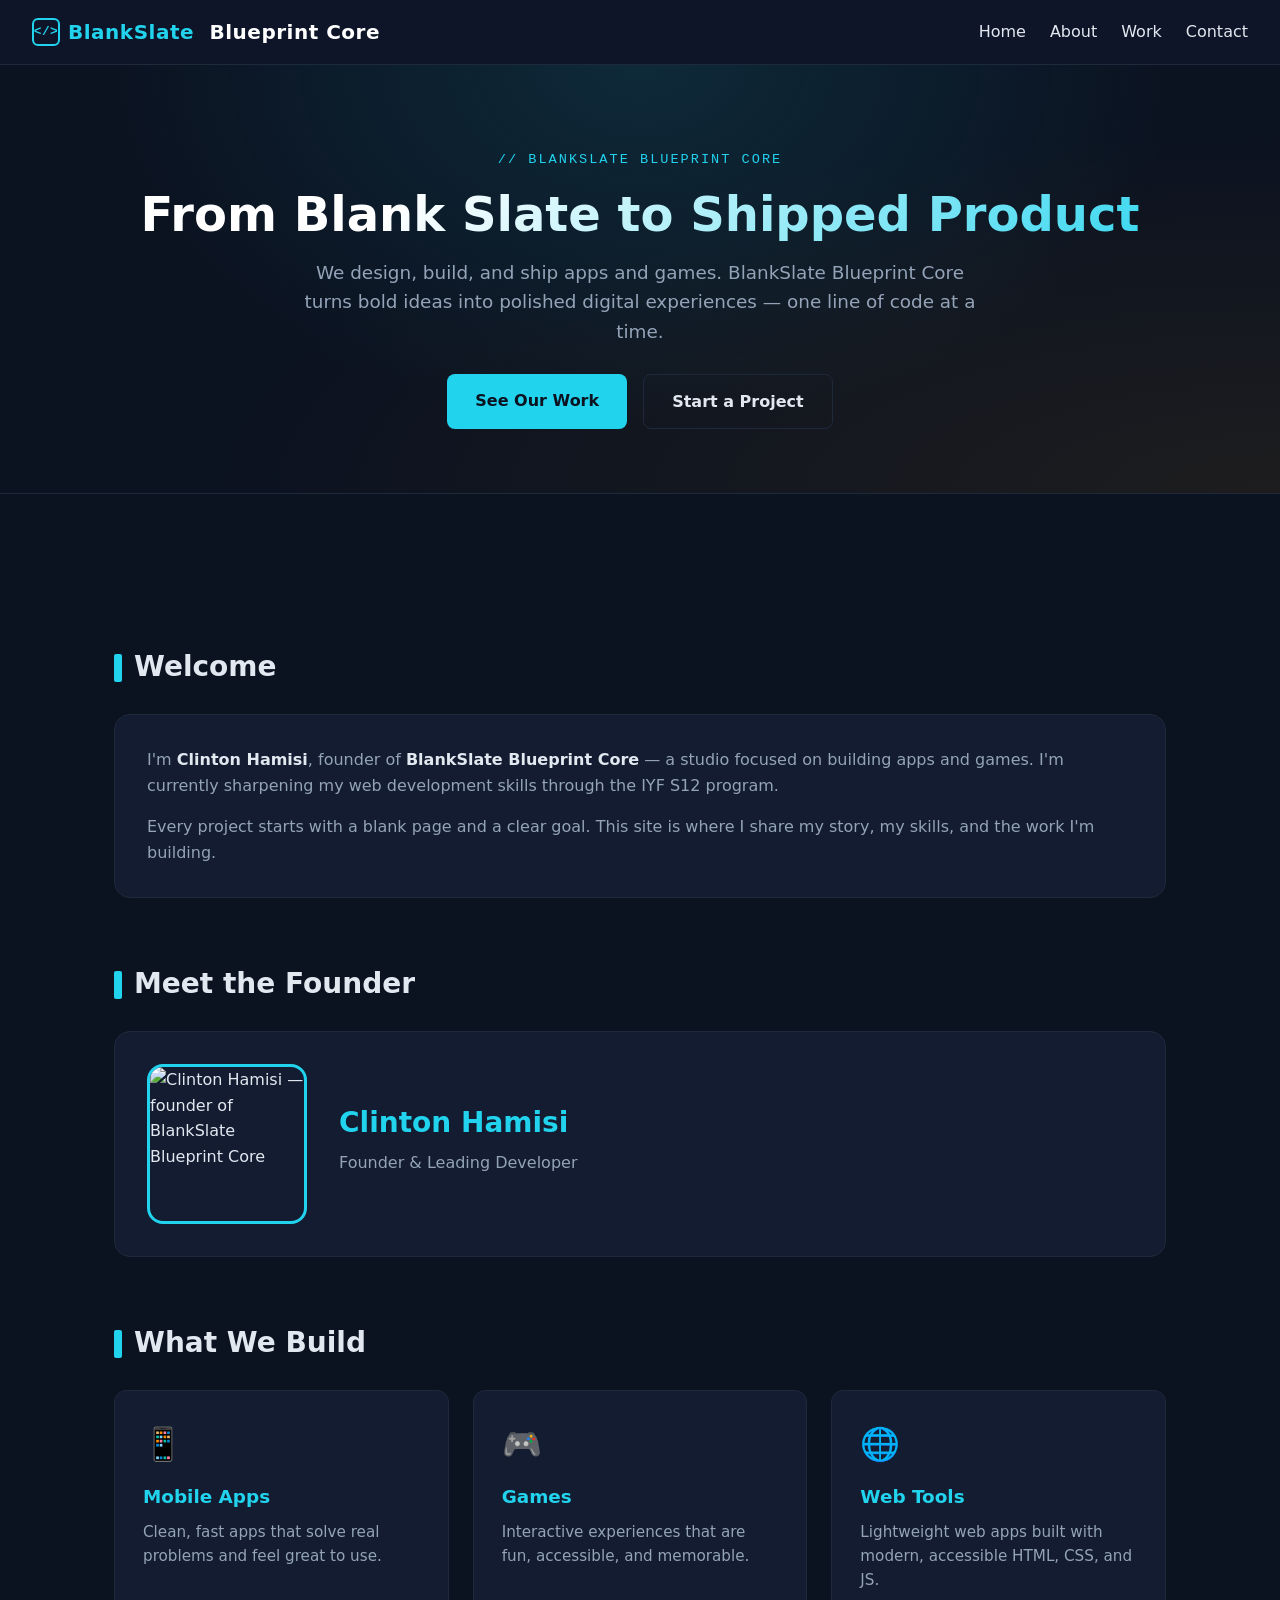
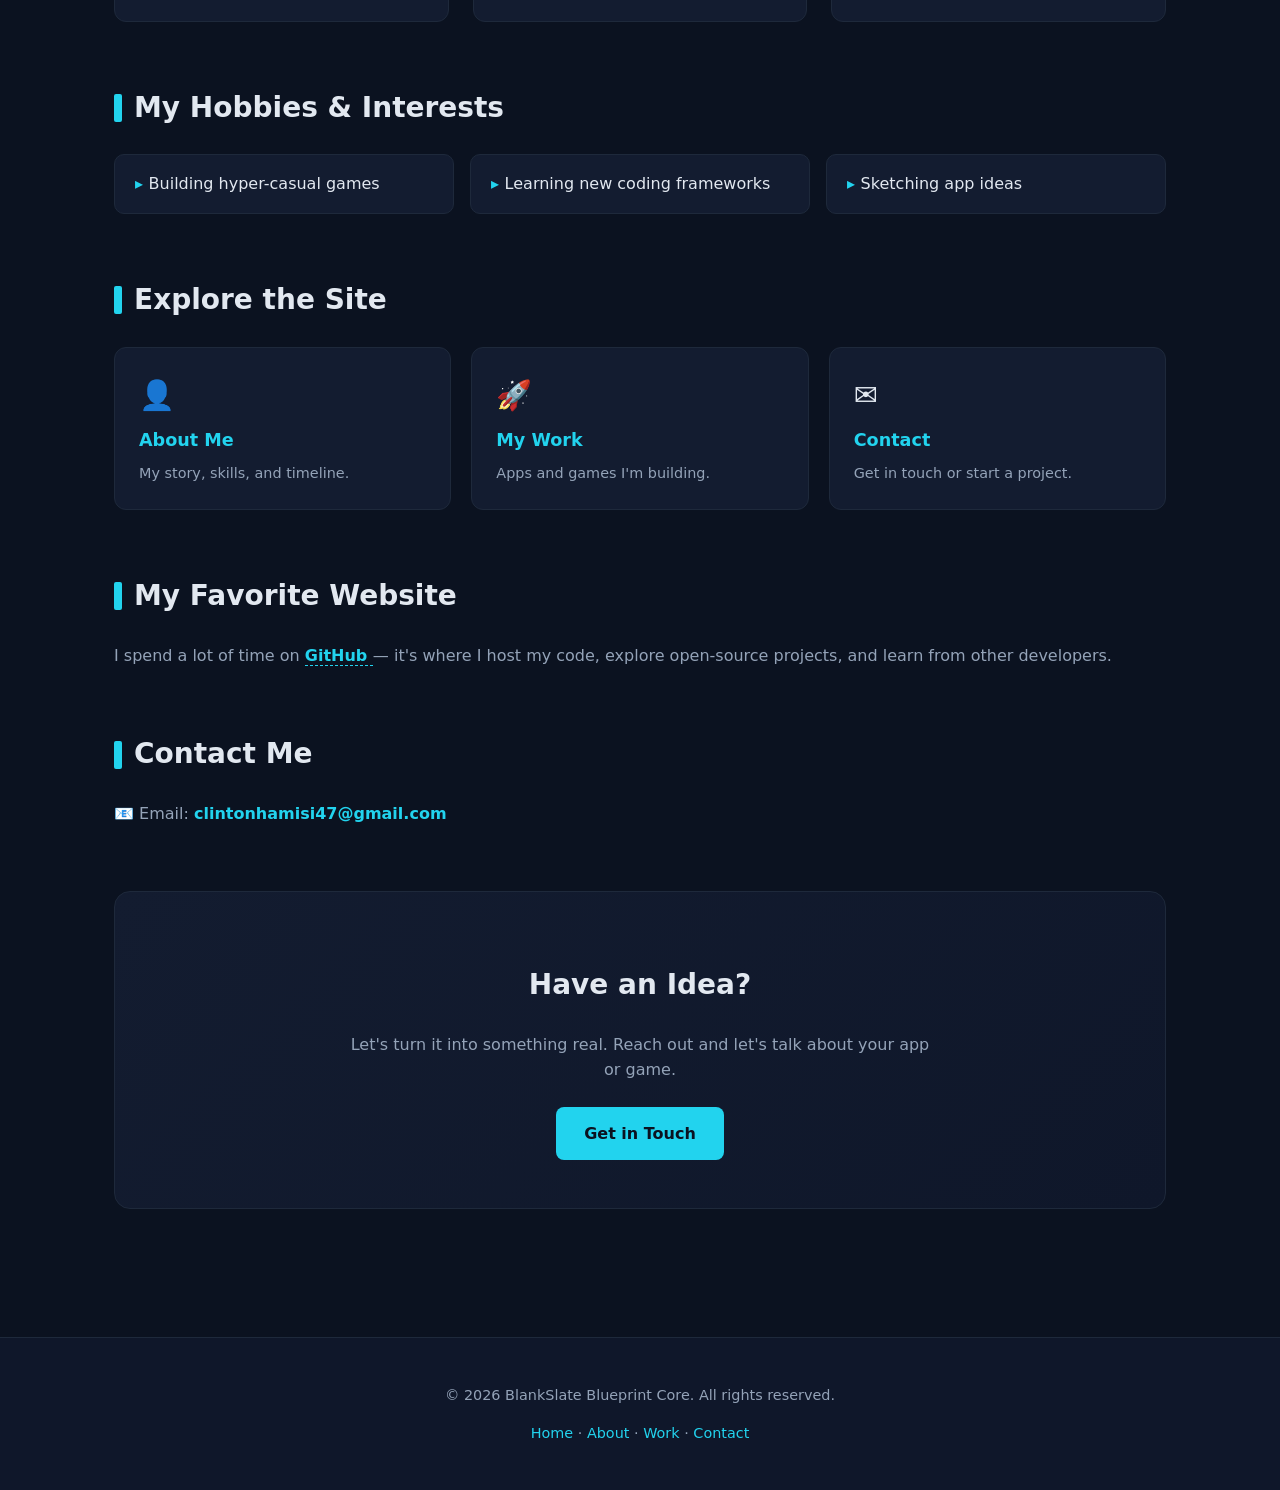
==== index.html @ 3c5bf716 "copy all files to the main branch" ====
<!DOCTYPE html>
<html lang="en">
<head>
    <meta charset="UTF-8">
    <meta name="viewport" content="width=device-width, initial-scale=1.0">
    <title>Clinton Hamisi — BlankSlate Blueprint Core</title>
    <meta name="description" content="BlankSlate Blueprint Core — app and game development studio founded by Clinton Hamisi. From blank slate to shipped product.">
    <style>
        :root {
            --primary: #0f172a;
            --accent: #22d3ee;
            --accent-2: #f59e0b;
            --text: #e2e8f0;
            --muted: #94a3b8;
            --bg: #0b1220;
            --card: #131c30;
            --border: #1e293b;
        }

        * { box-sizing: border-box; }

        body {
            font-family: system-ui, -apple-system, "Segoe UI", Roboto, sans-serif;
            margin: 0;
            color: var(--text);
            background: var(--bg);
            line-height: 1.6;
        }

            header.site-header {
            background: rgba(15, 23, 42, 0.9);
            backdrop-filter: blur(8px);
            color: #fff;
            padding: 1rem 2rem;
            display: flex;
            align-items: center;
            justify-content: space-between;
            flex-wrap: wrap;
            gap: 1rem;
            border-bottom: 1px solid var(--border);
            position: sticky;
            top: 0;
            z-index: 50;
        }
        .brand {
            font-size: 1.25rem;
            font-weight: 700;
            letter-spacing: 0.5px;
            display: flex;
            align-items: center;
            gap: 0.5rem;
        }
        .brand .logo-mark {
            width: 28px;
            height: 28px;
            border: 2px solid var(--accent);
            border-radius: 6px;
            display: inline-flex;
            align-items: center;
            justify-content: center;
            font-size: 0.8rem;
            color: var(--accent);
            font-family: monospace;
        }
        .brand span { color: var(--accent); }
        nav.main-nav ul {
            list-style: none;
            display: flex;
            gap: 1.5rem;
            margin: 0;
            padding: 0;
        }
        nav.main-nav a {
            color: var(--text);
            text-decoration: none;
            font-weight: 500;
            transition: color 0.2s;
        }
        nav.main-nav a:hover { color: var(--accent); }

        .hero {
            padding: 5rem 2rem 4rem;
            text-align: center;
            background:
                radial-gradient(ellipse at top, rgba(34, 211, 238, 0.12), transparent 60%),
                radial-gradient(ellipse at bottom right, rgba(245, 158, 11, 0.08), transparent 60%);
            border-bottom: 1px solid var(--border);
        }
        .hero .eyebrow {
            display: inline-block;
            font-size: 0.85rem;
            text-transform: uppercase;
            letter-spacing: 2px;
            color: var(--accent);
            margin-bottom: 1rem;
            font-family: monospace;
        }
        .hero h1 {
            font-size: 3rem;
            margin: 0 0 1rem;
            line-height: 1.15;
            background: linear-gradient(135deg, #fff 30%, var(--accent));
            -webkit-background-clip: text;
            background-clip: text;
            -webkit-text-fill-color: transparent;
        }
        .hero p {
            font-size: 1.15rem;
            max-width: 700px;
            margin: 0 auto 1.75rem;
            color: var(--muted);
        }
        .hero .buttons {
            display: flex;
            gap: 1rem;
            justify-content: center;
            flex-wrap: wrap;
        }
        .btn {
            display: inline-block;
            padding: 0.85rem 1.75rem;
            border-radius: 8px;
            text-decoration: none;
            font-weight: 600;
            transition: transform 0.15s, box-shadow 0.2s, background 0.2s;
        }
        .btn-primary {
            background: var(--accent);
            color: #0b1220;
        }
        .btn-primary:hover {
            transform: translateY(-2px);
            box-shadow: 0 8px 24px rgba(34, 211, 238, 0.25);
        }
        .btn-secondary {
            background: transparent;
            color: var(--text);
            border: 1px solid var(--border);
        }
        .btn-secondary:hover {
            border-color: var(--accent);
            color: var(--accent);
        }

        main {
            max-width: 1100px;
            margin: 0 auto;
            padding: 4rem 1.5rem;
        }
        section { margin-bottom: 4rem; }
        section h2 {
            font-size: 1.75rem;
            color: var(--text);
            margin-bottom: 1.5rem;
            display: flex;
            align-items: center;
            gap: 0.75rem;
        }
        section h2::before {
            content: "";
            width: 8px;
            height: 28px;
            background: var(--accent);
            border-radius: 2px;
        }

        .grid-3 {
            display: grid;
            grid-template-columns: repeat(auto-fit, minmax(260px, 1fr));
            gap: 1.5rem;
        }
        .card {
            background: var(--card);
            border: 1px solid var(--border);
            border-radius: 12px;
            padding: 1.75rem;
            transition: transform 0.2s, border-color 0.2s, box-shadow 0.2s;
        }
        .card:hover {
            transform: translateY(-4px);
            border-color: var(--accent);
            box-shadow: 0 8px 28px rgba(34, 211, 238, 0.08);
        }
        .card .icon {
            font-size: 2rem;
            margin-bottom: 0.75rem;
            display: block;
        }
        .card h3 {
            color: var(--accent);
            margin: 0 0 0.5rem;
            font-size: 1.15rem;
        }
        .card p {
            margin: 0;
            color: var(--muted);
            font-size: 0.95rem;
        }

        .profile {
            display: flex;
            align-items: center;
            gap: 2rem;
            flex-wrap: wrap;
            background: var(--card);
            border: 1px solid var(--border);
            border-radius: 16px;
            padding: 2rem;
        }
        .profile img {
            border-radius: 16px;
            width: 160px;
            height: 160px;
            object-fit: cover;
            border: 3px solid var(--accent);
            flex-shrink: 0;
        }
        .profile-text h2 { margin-top: 0; }
        .profile-text p { color: var(--muted); margin: 0 0 0.75rem; }

        .interests-list {
            list-style: none;
            padding: 0;
            display: grid;
            grid-template-columns: repeat(auto-fit, minmax(220px, 1fr));
            gap: 1rem;
        }
        .interests-list li {
            background: var(--card);
            border: 1px solid var(--border);
            border-radius: 10px;
            padding: 1rem 1.25rem;
            font-weight: 500;
        }
        .interests-list li::before {
            content: "▸ ";
            color: var(--accent);
            font-weight: 700;
        }

        a.favorite-link {
            color: var(--accent);
            font-weight: 600;
            text-decoration: none;
            border-bottom: 1px dashed var(--accent);
        }
        a.favorite-link:hover { color: var(--accent-2); border-color: var(--accent-2); }

        .email-link {
            color: var(--accent);
            font-weight: 600;
            text-decoration: none;
        }
        .email-link:hover { text-decoration: underline; }

        .cta {
            background: linear-gradient(135deg, #131c30, #0f172a);
            border: 1px solid var(--border);
            color: var(--text);
            text-align: center;
            padding: 3rem 1.5rem;
            border-radius: 16px;
        }
        .cta h2 { justify-content: center; }
        .cta h2::before { display: none; }
        .cta p { color: var(--muted); max-width: 600px; margin: 0 auto 1.5rem; }
        .cta a.button {
            display: inline-block;
            background: var(--accent);
            color: #0b1220;
            padding: 0.85rem 1.75rem;
            border-radius: 8px;
            text-decoration: none;
            font-weight: 700;
            transition: transform 0.15s, box-shadow 0.2s;
        }
        .cta a.button:hover {
            transform: translateY(-2px);
            box-shadow: 0 8px 24px rgba(34, 211, 238, 0.3);
        }

        footer.site-footer {
            background: var(--primary);
            color: var(--muted);
            text-align: center;
            padding: 2rem 1.5rem;
            font-size: 0.9rem;
            border-top: 1px solid var(--border);
        }
        footer.site-footer a { color: var(--accent); text-decoration: none; }

        @media (max-width: 640px) {
            .hero h1 { font-size: 2.1rem; }
            header.site-header { flex-direction: column; align-items: flex-start; }
            nav.main-nav ul { flex-wrap: wrap; gap: 1rem; }
            .profile { flex-direction: column; text-align: center; }
        }
    </style>
</head>
<body>

    <header class="site-header">
        <div class="brand">
            <span class="logo-mark">&lt;/&gt;</span>
            <span>BlankSlate</span>&nbsp;Blueprint Core
        </div>
        <nav class="main-nav" aria-label="Main navigation">
            <ul>
                <li><a href="index.html">Home</a></li>
                <li><a href="about.html">About</a></li>
                <li><a href="projects.html">Work</a></li>
                <li><a href="contact.html">Contact</a></li>
            </ul>
        </nav>
    </header>

    <section class="hero">
        <span class="eyebrow">// BlankSlate Blueprint Core</span>
        <h1>From Blank Slate to Shipped Product</h1>
        <p>
            We design, build, and ship apps and games. BlankSlate Blueprint Core
            turns bold ideas into polished digital experiences — one line of
            code at a time.
        </p>
        <div class="buttons">
            <a href="projects.html" class="btn btn-primary">See Our Work</a>
            <a href="contact.html" class="btn btn-secondary">Start a Project</a>
        </div>
    </section>

    <main> 
        <section>
            <h2>Welcome</h2>
            <div style="background: var(--card); border: 1px solid var(--border); border-radius: 16px; padding: 2rem;">
                <p style="color: var(--muted); margin: 0 0 1rem;">
                    I'm <strong style="color: var(--text);">Clinton Hamisi</strong>,
                    founder of <strong style="color: var(--text);">BlankSlate Blueprint Core</strong>
                    — a studio focused on building apps and games. I'm currently
                    sharpening my web development skills through the IYF S12 program.
                </p>
                <p style="color: var(--muted); margin: 0;">
                    Every project starts with a blank page and a clear goal. This
                    site is where I share my story, my skills, and the work I'm
                    building.
                </p>
            </div>
        </section>

        <section>
            <h2>Meet the Founder</h2>
            <div class="profile">
                <img
                    src="images/profile.jpg"
                    alt="Clinton Hamisi — founder of BlankSlate Blueprint Core"
                    width="300"
                    height="300"
                >
                <div class="profile-text">
                    <h1 style="font-size: 1.75rem; margin: 0 0 0.25rem; color: var(--accent);">Clinton Hamisi</h1>
                    <p style="color: var(--muted); margin: 0 0 0.75rem;">Founder &amp; Leading Developer</p>

                </div>
            </div>
        </section>

        <section>
            <h2>What We Build</h2>
            <div class="grid-3">
                <div class="card">
                    <span class="icon">📱</span>
                    <h3>Mobile Apps</h3>
                    <p>Clean, fast apps that solve real problems and feel great to use.</p>
                </div>
                <div class="card">
                    <span class="icon">🎮</span>
                    <h3>Games</h3>
                    <p>Interactive experiences that are fun, accessible, and memorable.</p>
                </div>
                <div class="card">
                    <span class="icon">🌐</span>
                    <h3>Web Tools</h3>
                    <p>Lightweight web apps built with modern, accessible HTML, CSS, and JS.</p>
                </div>
            </div>
        </section>

        <section>
            <h2>My Hobbies &amp; Interests</h2>
            <ul class="interests-list">
                <li>Building hyper-casual games</li>
                <li>Learning new coding frameworks</li>
                <li>Sketching app ideas</li>
            </ul>
        </section>

        <section>
            <h2>Explore the Site</h2>
            <div style="display: grid; grid-template-columns: repeat(auto-fit, minmax(220px, 1fr)); gap: 1.25rem;">
                <a href="about.html" style="background: var(--card); border: 1px solid var(--border); border-radius: 12px; padding: 1.5rem; text-decoration: none; color: var(--text); display: block; transition: transform 0.2s, border-color 0.2s;">
                    <span style="font-size: 1.8rem; display: block; margin-bottom: 0.5rem;">👤</span>
                    <h3 style="color: var(--accent); margin: 0 0 0.5rem; font-size: 1.1rem;">About Me</h3>
                    <p style="color: var(--muted); margin: 0; font-size: 0.9rem;">My story, skills, and timeline.</p>
                </a>
                <a href="projects.html" style="background: var(--card); border: 1px solid var(--border); border-radius: 12px; padding: 1.5rem; text-decoration: none; color: var(--text); display: block; transition: transform 0.2s, border-color 0.2s;">
                    <span style="font-size: 1.8rem; display: block; margin-bottom: 0.5rem;">🚀</span>
                    <h3 style="color: var(--accent); margin: 0 0 0.5rem; font-size: 1.1rem;">My Work</h3>
                    <p style="color: var(--muted); margin: 0; font-size: 0.9rem;">Apps and games I'm building.</p>
                </a>
                <a href="contact.html" style="background: var(--card); border: 1px solid var(--border); border-radius: 12px; padding: 1.5rem; text-decoration: none; color: var(--text); display: block; transition: transform 0.2s, border-color 0.2s;">
                    <span style="font-size: 1.8rem; display: block; margin-bottom: 0.5rem;">✉️</span>
                    <h3 style="color: var(--accent); margin: 0 0 0.5rem; font-size: 1.1rem;">Contact</h3>
                    <p style="color: var(--muted); margin: 0; font-size: 0.9rem;">Get in touch or start a project.</p>
                </a>
            </div>
        </section>
        
        <section>
            <h2>My Favorite Website</h2>
            <p style="color: var(--muted);">
                I spend a lot of time on
                <a href="https://github.com" target="_blank" rel="noopener" class="favorite-link">
                    GitHub
                </a>
                — it's where I host my code, explore open-source projects, and
                learn from other developers.
            </p>
        </section>

        <section>
            <h2>Contact Me</h2>
            <p style="color: var(--muted);">
                📧 Email:
                <a href="mailto:clintonhamisi47@gmail.com" class="email-link">
                    clintonhamisi47@gmail.com
                </a>
            </p>
        </section>

        <section class="cta">
            <h2>Have an Idea?</h2>
            <p>Let's turn it into something real. Reach out and let's talk about your app or game.</p>
            <a class="button" href="contact.html">Get in Touch</a>
        </section>

    </main>

    <footer class="site-footer">
        <p>&copy; 2026 BlankSlate Blueprint Core. All rights reserved.</p>
        <p>
            <a href="index.html">Home</a> ·
            <a href="about.html">About</a> ·
            <a href="projects.html">Work</a> ·
            <a href="contact.html">Contact</a>
        </p>
    </footer>

</body>
</html>
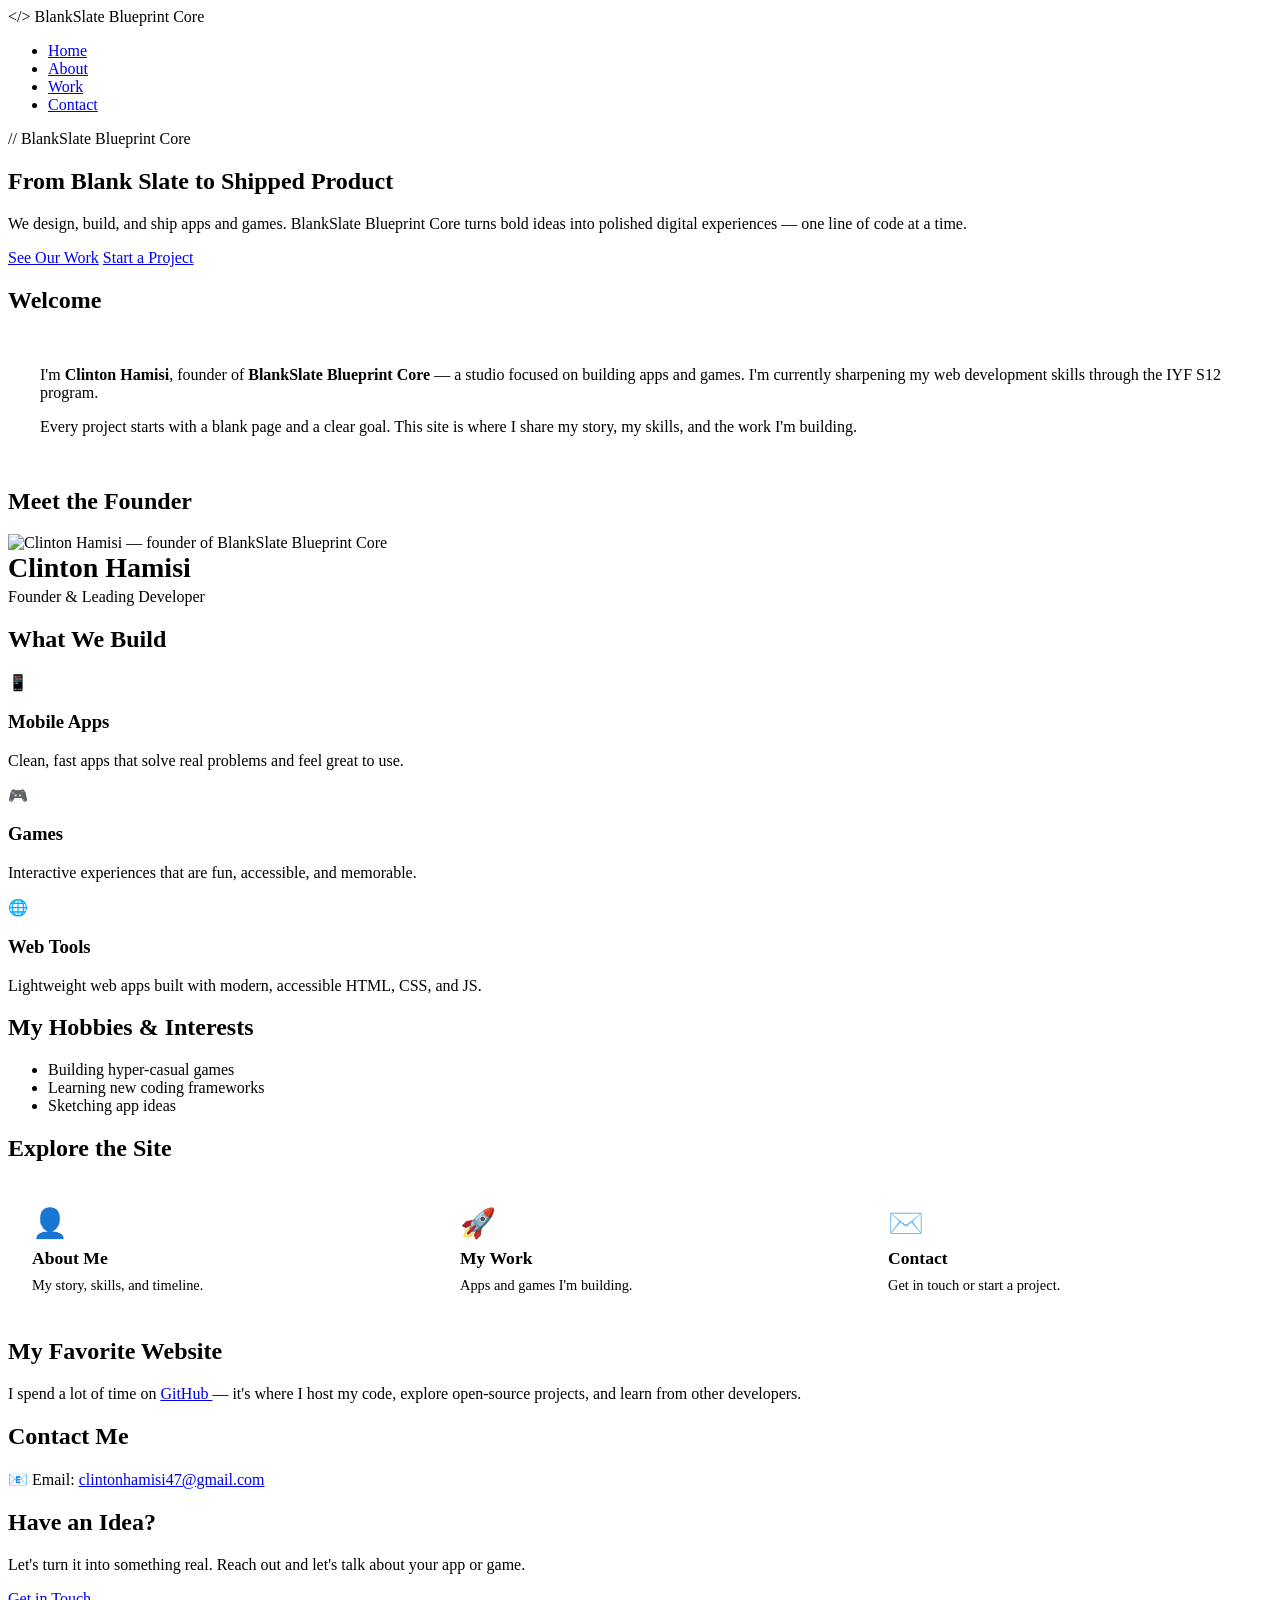
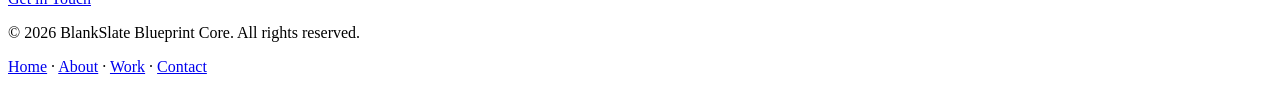
==== commit b4a5a3b9: "Insert line in index.html and about.html that says "<link rel="stylesheet" href="styles.css">" with " ====
--- a/index.html
+++ b/index.html
@@ -5,297 +5,7 @@
     <meta name="viewport" content="width=device-width, initial-scale=1.0">
     <title>Clinton Hamisi — BlankSlate Blueprint Core</title>
     <meta name="description" content="BlankSlate Blueprint Core — app and game development studio founded by Clinton Hamisi. From blank slate to shipped product.">
-    <style>
-        :root {
-            --primary: #0f172a;
-            --accent: #22d3ee;
-            --accent-2: #f59e0b;
-            --text: #e2e8f0;
-            --muted: #94a3b8;
-            --bg: #0b1220;
-            --card: #131c30;
-            --border: #1e293b;
-        }
-
-        * { box-sizing: border-box; }
-
-        body {
-            font-family: system-ui, -apple-system, "Segoe UI", Roboto, sans-serif;
-            margin: 0;
-            color: var(--text);
-            background: var(--bg);
-            line-height: 1.6;
-        }
-
-            header.site-header {
-            background: rgba(15, 23, 42, 0.9);
-            backdrop-filter: blur(8px);
-            color: #fff;
-            padding: 1rem 2rem;
-            display: flex;
-            align-items: center;
-            justify-content: space-between;
-            flex-wrap: wrap;
-            gap: 1rem;
-            border-bottom: 1px solid var(--border);
-            position: sticky;
-            top: 0;
-            z-index: 50;
-        }
-        .brand {
-            font-size: 1.25rem;
-            font-weight: 700;
-            letter-spacing: 0.5px;
-            display: flex;
-            align-items: center;
-            gap: 0.5rem;
-        }
-        .brand .logo-mark {
-            width: 28px;
-            height: 28px;
-            border: 2px solid var(--accent);
-            border-radius: 6px;
-            display: inline-flex;
-            align-items: center;
-            justify-content: center;
-            font-size: 0.8rem;
-            color: var(--accent);
-            font-family: monospace;
-        }
-        .brand span { color: var(--accent); }
-        nav.main-nav ul {
-            list-style: none;
-            display: flex;
-            gap: 1.5rem;
-            margin: 0;
-            padding: 0;
-        }
-        nav.main-nav a {
-            color: var(--text);
-            text-decoration: none;
-            font-weight: 500;
-            transition: color 0.2s;
-        }
-        nav.main-nav a:hover { color: var(--accent); }
-
-        .hero {
-            padding: 5rem 2rem 4rem;
-            text-align: center;
-            background:
-                radial-gradient(ellipse at top, rgba(34, 211, 238, 0.12), transparent 60%),
-                radial-gradient(ellipse at bottom right, rgba(245, 158, 11, 0.08), transparent 60%);
-            border-bottom: 1px solid var(--border);
-        }
-        .hero .eyebrow {
-            display: inline-block;
-            font-size: 0.85rem;
-            text-transform: uppercase;
-            letter-spacing: 2px;
-            color: var(--accent);
-            margin-bottom: 1rem;
-            font-family: monospace;
-        }
-        .hero h1 {
-            font-size: 3rem;
-            margin: 0 0 1rem;
-            line-height: 1.15;
-            background: linear-gradient(135deg, #fff 30%, var(--accent));
-            -webkit-background-clip: text;
-            background-clip: text;
-            -webkit-text-fill-color: transparent;
-        }
-        .hero p {
-            font-size: 1.15rem;
-            max-width: 700px;
-            margin: 0 auto 1.75rem;
-            color: var(--muted);
-        }
-        .hero .buttons {
-            display: flex;
-            gap: 1rem;
-            justify-content: center;
-            flex-wrap: wrap;
-        }
-        .btn {
-            display: inline-block;
-            padding: 0.85rem 1.75rem;
-            border-radius: 8px;
-            text-decoration: none;
-            font-weight: 600;
-            transition: transform 0.15s, box-shadow 0.2s, background 0.2s;
-        }
-        .btn-primary {
-            background: var(--accent);
-            color: #0b1220;
-        }
-        .btn-primary:hover {
-            transform: translateY(-2px);
-            box-shadow: 0 8px 24px rgba(34, 211, 238, 0.25);
-        }
-        .btn-secondary {
-            background: transparent;
-            color: var(--text);
-            border: 1px solid var(--border);
-        }
-        .btn-secondary:hover {
-            border-color: var(--accent);
-            color: var(--accent);
-        }
-
-        main {
-            max-width: 1100px;
-            margin: 0 auto;
-            padding: 4rem 1.5rem;
-        }
-        section { margin-bottom: 4rem; }
-        section h2 {
-            font-size: 1.75rem;
-            color: var(--text);
-            margin-bottom: 1.5rem;
-            display: flex;
-            align-items: center;
-            gap: 0.75rem;
-        }
-        section h2::before {
-            content: "";
-            width: 8px;
-            height: 28px;
-            background: var(--accent);
-            border-radius: 2px;
-        }
-
-        .grid-3 {
-            display: grid;
-            grid-template-columns: repeat(auto-fit, minmax(260px, 1fr));
-            gap: 1.5rem;
-        }
-        .card {
-            background: var(--card);
-            border: 1px solid var(--border);
-            border-radius: 12px;
-            padding: 1.75rem;
-            transition: transform 0.2s, border-color 0.2s, box-shadow 0.2s;
-        }
-        .card:hover {
-            transform: translateY(-4px);
-            border-color: var(--accent);
-            box-shadow: 0 8px 28px rgba(34, 211, 238, 0.08);
-        }
-        .card .icon {
-            font-size: 2rem;
-            margin-bottom: 0.75rem;
-            display: block;
-        }
-        .card h3 {
-            color: var(--accent);
-            margin: 0 0 0.5rem;
-            font-size: 1.15rem;
-        }
-        .card p {
-            margin: 0;
-            color: var(--muted);
-            font-size: 0.95rem;
-        }
-
-        .profile {
-            display: flex;
-            align-items: center;
-            gap: 2rem;
-            flex-wrap: wrap;
-            background: var(--card);
-            border: 1px solid var(--border);
-            border-radius: 16px;
-            padding: 2rem;
-        }
-        .profile img {
-            border-radius: 16px;
-            width: 160px;
-            height: 160px;
-            object-fit: cover;
-            border: 3px solid var(--accent);
-            flex-shrink: 0;
-        }
-        .profile-text h2 { margin-top: 0; }
-        .profile-text p { color: var(--muted); margin: 0 0 0.75rem; }
-
-        .interests-list {
-            list-style: none;
-            padding: 0;
-            display: grid;
-            grid-template-columns: repeat(auto-fit, minmax(220px, 1fr));
-            gap: 1rem;
-        }
-        .interests-list li {
-            background: var(--card);
-            border: 1px solid var(--border);
-            border-radius: 10px;
-            padding: 1rem 1.25rem;
-            font-weight: 500;
-        }
-        .interests-list li::before {
-            content: "▸ ";
-            color: var(--accent);
-            font-weight: 700;
-        }
-
-        a.favorite-link {
-            color: var(--accent);
-            font-weight: 600;
-            text-decoration: none;
-            border-bottom: 1px dashed var(--accent);
-        }
-        a.favorite-link:hover { color: var(--accent-2); border-color: var(--accent-2); }
-
-        .email-link {
-            color: var(--accent);
-            font-weight: 600;
-            text-decoration: none;
-        }
-        .email-link:hover { text-decoration: underline; }
-
-        .cta {
-            background: linear-gradient(135deg, #131c30, #0f172a);
-            border: 1px solid var(--border);
-            color: var(--text);
-            text-align: center;
-            padding: 3rem 1.5rem;
-            border-radius: 16px;
-        }
-        .cta h2 { justify-content: center; }
-        .cta h2::before { display: none; }
-        .cta p { color: var(--muted); max-width: 600px; margin: 0 auto 1.5rem; }
-        .cta a.button {
-            display: inline-block;
-            background: var(--accent);
-            color: #0b1220;
-            padding: 0.85rem 1.75rem;
-            border-radius: 8px;
-            text-decoration: none;
-            font-weight: 700;
-            transition: transform 0.15s, box-shadow 0.2s;
-        }
-        .cta a.button:hover {
-            transform: translateY(-2px);
-            box-shadow: 0 8px 24px rgba(34, 211, 238, 0.3);
-        }
-
-        footer.site-footer {
-            background: var(--primary);
-            color: var(--muted);
-            text-align: center;
-            padding: 2rem 1.5rem;
-            font-size: 0.9rem;
-            border-top: 1px solid var(--border);
-        }
-        footer.site-footer a { color: var(--accent); text-decoration: none; }
-
-        @media (max-width: 640px) {
-            .hero h1 { font-size: 2.1rem; }
-            header.site-header { flex-direction: column; align-items: flex-start; }
-            nav.main-nav ul { flex-wrap: wrap; gap: 1rem; }
-            .profile { flex-direction: column; text-align: center; }
-        }
-    </style>
+    <link rel="stylesheet" href="styles.css">
 </head>
 <body>
 
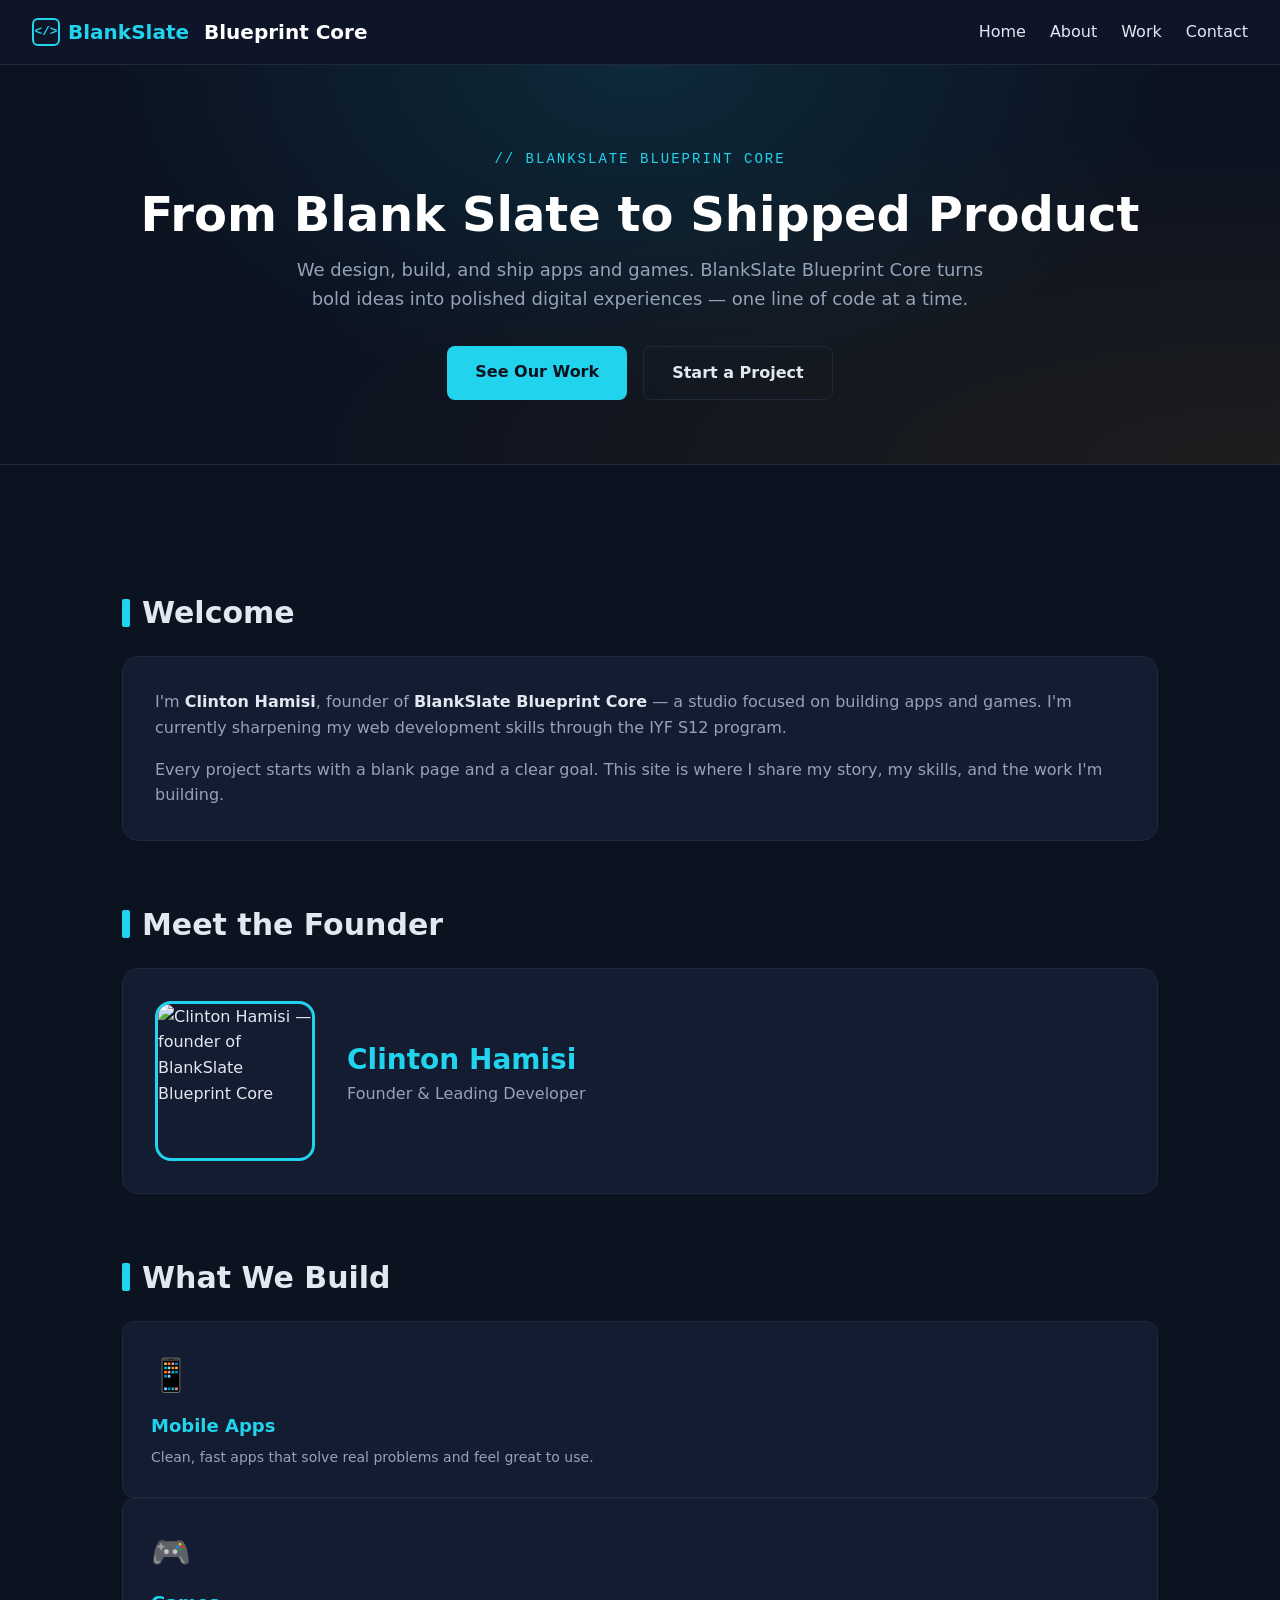
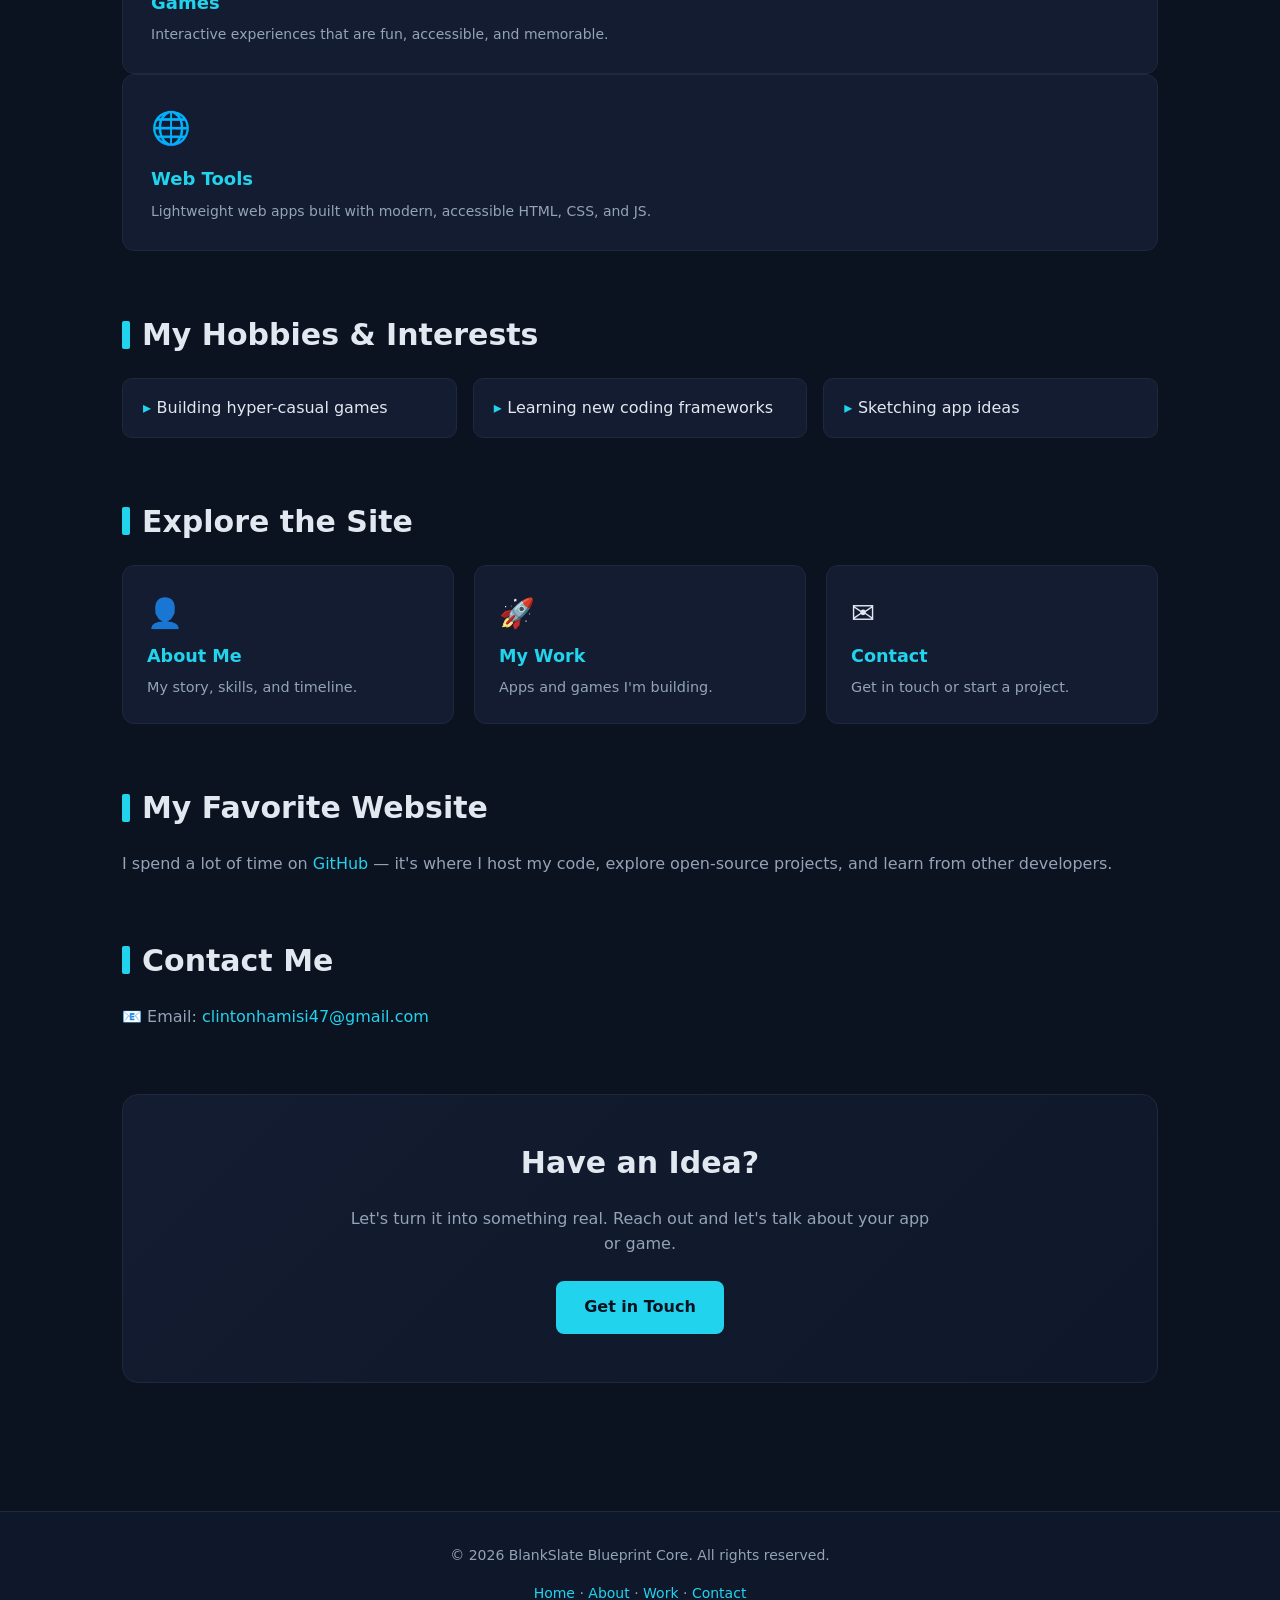
==== commit 2aa00fae: "modified:   about.html modified:   contact.html modified:   index.html" ====
--- a/index.html
+++ b/index.html
@@ -5,7 +5,7 @@
     <meta name="viewport" content="width=device-width, initial-scale=1.0">
     <title>Clinton Hamisi — BlankSlate Blueprint Core</title>
     <meta name="description" content="BlankSlate Blueprint Core — app and game development studio founded by Clinton Hamisi. From blank slate to shipped product.">
-    <link rel="stylesheet" href="styles.css">
+    <link rel="stylesheet" href="style.css">
 </head>
 <body>
 
--- a/style.css
+++ b/style.css
@@ -0,0 +1,820 @@
+/* ============================================
+   1. CSS RESET — always at the very top
+   ============================================ */
+* {
+    margin: 0;
+    padding: 0;
+    box-sizing: border-box;
+}
+
+/* ============================================
+   2. BASE STYLES — typography, colors
+   ============================================ */
+body {
+    font-family: system-ui, -apple-system, "Segoe UI", Roboto, sans-serif;
+    font-size: 16px;
+    line-height: 1.6;
+    color: #e2e8f0;
+    background: #0b1220;
+}
+
+/* ============================================
+   3. HEADINGS — sizes and margins
+   ============================================ */
+h1 {
+    font-size: 2.25rem;
+    font-weight: 700;
+    line-height: 1.2;
+    margin-bottom: 1rem;
+}
+
+h2 {
+    font-size: 1.875rem;
+    font-weight: 700;
+    line-height: 1.3;
+    margin-bottom: 0.875rem;
+}
+
+h3 {
+    font-size: 1.5rem;
+    font-weight: 600;
+    line-height: 1.4;
+    margin-bottom: 0.75rem;
+}
+
+h4 {
+    font-size: 1.25rem;
+    font-weight: 600;
+    line-height: 1.4;
+    margin-bottom: 0.75rem;
+}
+
+h5 {
+    font-size: 1.125rem;
+    font-weight: 600;
+    line-height: 1.5;
+    margin-bottom: 0.5rem;
+}
+
+h6 {
+    font-size: 1rem;
+    font-weight: 600;
+    line-height: 1.5;
+    margin-bottom: 0.5rem;
+}
+
+/* ============================================
+   4. BASE ELEMENTS — paragraphs, links, images
+   ============================================ */
+p {
+    margin-bottom: 1rem;
+}
+
+a {
+    color: #22d3ee;
+    text-decoration: none;
+    transition: color 0.2s;
+}
+
+a:hover {
+    color: #f59e0b;
+}
+
+img {
+    max-width: 100%;
+    height: auto;
+    display: block;
+}
+
+/* ============================================
+   👇 THEN your existing CSS follows below
+   ============================================ */
+/* your :root variables... */
+/* your header styles... */
+/* your nav styles... */
+/* etc. */
+/* ============================================
+   1. RESET & BASE
+   ============================================ */
+* {
+    margin: 0;
+    padding: 0;
+    box-sizing: border-box;
+}
+
+body {
+    font-family: system-ui, -apple-system, "Segoe UI", Roboto, sans-serif;
+    font-size: 16px;
+    line-height: 1.6;
+    color: #e2e8f0;
+    background: #0b1220;
+}
+
+/* ============================================
+   2. DESIGN TOKENS (CSS Variables)
+   ============================================ */
+:root {
+    /* Colors */
+    --primary: #0f172a;
+    --accent: #22d3ee;
+    --accent-2: #f59e0b;
+    --text: #e2e8f0;
+    --muted: #94a3b8;
+    --bg: #0b1220;
+    --card: #131c30;
+    --border: #1e293b;
+
+    /* Typography scale */
+    --font-xs: 0.75rem;
+    --font-sm: 0.875rem;
+    --font-base: 1rem;
+    --font-lg: 1.125rem;
+    --font-xl: 1.25rem;
+    --font-2xl: 1.5rem;
+    --font-3xl: 1.875rem;
+    --font-4xl: 2.25rem;
+}
+
+/* ============================================
+   3. HEADINGS
+   ============================================ */
+h1 { font-size: var(--font-4xl); font-weight: 700; margin-bottom: 1rem; line-height: 1.2; }
+h2 { font-size: var(--font-3xl); font-weight: 700; margin-bottom: 0.875rem; }
+h3 { font-size: var(--font-2xl); font-weight: 600; margin-bottom: 0.75rem; }
+h4 { font-size: var(--font-xl); font-weight: 600; margin-bottom: 0.75rem; }
+h5 { font-size: var(--font-lg); font-weight: 600; margin-bottom: 0.5rem; }
+h6 { font-size: var(--font-base); font-weight: 600; margin-bottom: 0.5rem; }
+
+/* ============================================
+   4. BASE ELEMENTS
+   ============================================ */
+p { margin-bottom: 1rem; }
+a { color: var(--accent); text-decoration: none; transition: color 0.2s; }
+a:hover { color: var(--accent-2); }
+
+img {
+    max-width: 100%;
+    height: auto;
+    display: block;
+}
+
+/* ============================================
+   5. HEADER & NAVIGATION
+   ============================================ */
+header.site-header {
+    background: rgba(15, 23, 42, 0.9);
+    backdrop-filter: blur(8px);
+    padding: 1rem 2rem;
+    display: flex;
+    align-items: center;
+    justify-content: space-between;
+    flex-wrap: wrap;
+    gap: 1rem;
+    border-bottom: 1px solid var(--border);
+    position: sticky;
+    top: 0;
+    z-index: 50;
+}
+
+.brand {
+    font-size: var(--font-xl);
+    font-weight: 700;
+    display: flex;
+    align-items: center;
+    gap: 0.5rem;
+    color: #fff;
+}
+
+.brand .logo-mark {
+    width: 28px;
+    height: 28px;
+    border: 2px solid var(--accent);
+    border-radius: 6px;
+    display: inline-flex;
+    align-items: center;
+    justify-content: center;
+    font-size: 0.8rem;
+    color: var(--accent);
+    font-family: monospace;
+}
+
+.brand span { color: var(--accent); }
+
+nav.main-nav ul {
+    list-style: none;
+    display: flex;
+    gap: 1.5rem;
+    margin: 0;
+    padding: 0;
+}
+
+nav.main-nav a {
+    color: var(--text);
+    text-decoration: none;
+    font-weight: 500;
+    transition: color 0.2s;
+}
+
+nav.main-nav a:hover,
+nav.main-nav a.active {
+    color: var(--accent);
+}
+
+/* ============================================
+   6. HERO SECTION (shared)
+   ============================================ */
+.hero {
+    padding: 4rem 2rem;
+    text-align: center;
+    background:
+        radial-gradient(ellipse at top, rgba(34, 211, 238, 0.12), transparent 60%),
+        radial-gradient(ellipse at bottom right, rgba(245, 158, 11, 0.08), transparent 60%);
+    border-bottom: 1px solid var(--border);
+}
+
+.hero h1 {
+    font-size: 2.6rem;
+    margin: 0 0 0.75rem;
+    color: #fff;
+}
+
+.hero p {
+    font-size: var(--font-lg);
+    max-width: 700px;
+    margin: 0 auto;
+    color: var(--muted);
+}
+
+.hero .eyebrow {
+    display: inline-block;
+    font-size: var(--font-sm);
+    text-transform: uppercase;
+    letter-spacing: 2px;
+    color: var(--accent);
+    margin-bottom: 1rem;
+    font-family: monospace;
+}
+
+.hero .buttons {
+    display: flex;
+    gap: 1rem;
+    justify-content: center;
+    flex-wrap: wrap;
+    margin-top: 2rem;
+}
+
+/* ============================================
+   7. BUTTONS
+   ============================================ */
+.btn {
+    display: inline-block;
+    padding: 0.85rem 1.75rem;
+    border-radius: 8px;
+    text-decoration: none;
+    font-weight: 600;
+    transition: transform 0.15s, box-shadow 0.2s, background 0.2s;
+    cursor: pointer;
+    border: none;
+    font-family: inherit;
+    font-size: var(--font-base);
+}
+
+.btn-primary {
+    background: var(--accent);
+    color: #0b1220;
+}
+
+.btn-primary:hover {
+    transform: translateY(-2px);
+    box-shadow: 0 8px 24px rgba(34, 211, 238, 0.25);
+}
+
+.btn-secondary {
+    background: transparent;
+    color: var(--text);
+    border: 1px solid var(--border);
+}
+
+.btn-secondary:hover {
+    border-color: var(--accent);
+    color: var(--accent);
+}
+
+/* ============================================
+   8. MAIN CONTENT
+   ============================================ */
+main {
+    max-width: 1100px;
+    margin: 0 auto;
+    padding: 4rem 1.5rem;
+}
+
+section {
+    margin-bottom: 4rem;
+}
+
+section h2 {
+    font-size: var(--font-3xl);
+    margin-bottom: 1.5rem;
+    display: flex;
+    align-items: center;
+    gap: 0.75rem;
+}
+
+section h2::before {
+    content: "";
+    width: 8px;
+    height: 28px;
+    background: var(--accent);
+    border-radius: 2px;
+}
+
+/* ============================================
+   9. CARDS (generic)
+   ============================================ */
+.card {
+    background: var(--card);
+    border: 1px solid var(--border);
+    border-radius: 12px;
+    padding: 1.75rem;
+    transition: transform 0.2s, border-color 0.2s, box-shadow 0.2s;
+}
+
+.card:hover {
+    transform: translateY(-4px);
+    border-color: var(--accent);
+    box-shadow: 0 8px 28px rgba(34, 211, 238, 0.08);
+}
+
+.card .icon {
+    font-size: 2rem;
+    display: block;
+    margin-bottom: 0.75rem;
+}
+
+.card h3 {
+    color: var(--accent);
+    margin: 0 0 0.5rem;
+    font-size: var(--font-lg);
+}
+
+.card p {
+    margin: 0;
+    color: var(--muted);
+    font-size: var(--font-sm);
+}
+
+/* ============================================
+   10. HOME PAGE
+   ============================================ */
+.profile {
+    display: flex;
+    align-items: center;
+    gap: 2rem;
+    flex-wrap: wrap;
+    background: var(--card);
+    border: 1px solid var(--border);
+    border-radius: 16px;
+    padding: 2rem;
+}
+
+.profile img {
+    border-radius: 16px;
+    width: 160px;
+    height: 160px;
+    object-fit: cover;
+    border: 3px solid var(--accent);
+    flex-shrink: 0;
+}
+
+.profile-text { flex: 1; min-width: 240px; }
+.profile-text h2 { margin-top: 0; }
+.profile-text p { color: var(--muted); margin: 0 0 0.75rem; }
+
+.interests-list {
+    list-style: none;
+    padding: 0;
+    display: grid;
+    grid-template-columns: repeat(auto-fit, minmax(220px, 1fr));
+    gap: 1rem;
+}
+
+.interests-list li {
+    background: var(--card);
+    border: 1px solid var(--border);
+    border-radius: 10px;
+    padding: 1rem 1.25rem;
+    font-weight: 500;
+}
+
+.interests-list li::before {
+    content: "▸ ";
+    color: var(--accent);
+    font-weight: 700;
+}
+
+.page-links {
+    display: grid;
+    grid-template-columns: repeat(auto-fit, minmax(220px, 1fr));
+    gap: 1.25rem;
+}
+
+.page-link {
+    background: var(--card);
+    border: 1px solid var(--border);
+    border-radius: 12px;
+    padding: 1.5rem;
+    text-decoration: none;
+    color: var(--text);
+    transition: transform 0.2s, border-color 0.2s;
+    display: block;
+}
+
+.page-link:hover {
+    transform: translateY(-4px);
+    border-color: var(--accent);
+}
+
+.page-link .icon { font-size: 1.8rem; display: block; margin-bottom: 0.5rem; }
+.page-link h3 { color: var(--accent); margin: 0 0 0.5rem; font-size: var(--font-lg); }
+.page-link p { color: var(--muted); margin: 0; font-size: var(--font-sm); }
+
+/* ============================================
+   11. ABOUT PAGE
+   ============================================ */
+.story {
+    background: var(--card);
+    border: 1px solid var(--border);
+    border-radius: 16px;
+    padding: 2rem;
+    display: flex;
+    gap: 2rem;
+    align-items: flex-start;
+    flex-wrap: wrap;
+}
+
+.story img {
+    width: 160px;
+    height: 160px;
+    border-radius: 16px;
+    border: 3px solid var(--accent);
+    object-fit: cover;
+    flex-shrink: 0;
+}
+
+.story-text { flex: 1; min-width: 240px; }
+.story-text p { color: var(--muted); margin: 0 0 1rem; }
+.story-text p strong { color: var(--text); }
+
+.skills-grid {
+    display: grid;
+    grid-template-columns: repeat(auto-fit, minmax(240px, 1fr));
+    gap: 1.25rem;
+}
+
+.skill-card {
+    background: var(--card);
+    border: 1px solid var(--border);
+    border-radius: 12px;
+    padding: 1.5rem;
+    transition: transform 0.2s, border-color 0.2s;
+}
+
+.skill-card:hover { transform: translateY(-4px); border-color: var(--accent); }
+
+.skill-card h3 {
+    color: var(--accent);
+    margin: 0 0 1rem;
+    font-size: var(--font-lg);
+    font-family: monospace;
+    text-transform: uppercase;
+    letter-spacing: 1px;
+}
+
+.skill-card ul { list-style: none; padding: 0; margin: 0; }
+.skill-card ul li {
+    padding: 0.4rem 0;
+    color: var(--muted);
+    font-size: var(--font-sm);
+    border-bottom: 1px dashed var(--border);
+}
+.skill-card ul li:last-child { border-bottom: none; }
+.skill-card ul li::before { content: "▸ "; color: var(--accent); font-weight: 700; }
+
+.timeline { position: relative; padding-left: 2.5rem; }
+.timeline::before {
+    content: "";
+    position: absolute;
+    left: 10px;
+    top: 0;
+    bottom: 0;
+    width: 2px;
+    background: linear-gradient(to bottom, var(--accent), var(--accent-2));
+}
+.timeline-item { position: relative; margin-bottom: 2rem; }
+.timeline-item:last-child { margin-bottom: 0; }
+.timeline-item::before {
+    content: "";
+    position: absolute;
+    left: -2.5rem;
+    top: 6px;
+    width: 14px;
+    height: 14px;
+    background: var(--accent);
+    border: 3px solid var(--bg);
+    border-radius: 50%;
+    box-shadow: 0 0 0 2px var(--accent);
+}
+.timeline-item .date {
+    font-family: monospace;
+    font-size: var(--font-sm);
+    color: var(--accent);
+    margin-bottom: 0.25rem;
+    letter-spacing: 1px;
+}
+.timeline-item h3 { margin: 0 0 0.25rem; color: var(--text); font-size: var(--font-lg); }
+.timeline-item .role {
+    color: var(--muted);
+    font-size: var(--font-sm);
+    margin: 0 0 0.5rem;
+    font-style: italic;
+}
+.timeline-item p { color: var(--muted); margin: 0; font-size: var(--font-sm); }
+
+/* ============================================
+   12. PROJECTS PAGE
+   ============================================ */
+.projects-grid {
+    display: grid;
+    grid-template-columns: repeat(auto-fit, minmax(300px, 1fr));
+    gap: 1.5rem;
+}
+
+.project-card {
+    background: var(--card);
+    border: 1px solid var(--border);
+    border-radius: 12px;
+    overflow: hidden;
+    transition: transform 0.2s, border-color 0.2s;
+    display: flex;
+    flex-direction: column;
+}
+
+.project-card:hover {
+    transform: translateY(-4px);
+    border-color: var(--accent);
+}
+
+.project-card img {
+    width: 100%;
+    height: 180px;
+    object-fit: cover;
+    display: block;
+}
+
+.project-card .content {
+    padding: 1.25rem 1.5rem 1.5rem;
+    flex: 1;
+    display: flex;
+    flex-direction: column;
+}
+
+.project-card .tag {
+    display: inline-block;
+    background: rgba(34, 211, 238, 0.1);
+    color: var(--accent);
+    font-size: var(--font-xs);
+    font-weight: 600;
+    padding: 0.2rem 0.65rem;
+    border-radius: 999px;
+    align-self: flex-start;
+    margin-bottom: 0.5rem;
+}
+
+.project-card h3 { color: var(--accent); margin: 0 0 0.5rem; font-size: var(--font-lg); }
+.project-card p { margin: 0; color: var(--muted); font-size: var(--font-sm); flex: 1; }
+
+/* ============================================
+   13. CONTACT PAGE
+   ============================================ */
+form.contact-form {
+    background: var(--card);
+    border: 1px solid var(--border);
+    border-radius: 16px;
+    padding: 2rem;
+}
+
+fieldset {
+    border: 1px solid var(--border);
+    border-radius: 10px;
+    padding: 1.25rem 1.5rem 1.5rem;
+    margin: 0 0 1.5rem;
+}
+
+legend {
+    font-weight: 700;
+    color: var(--accent);
+    padding: 0 0.5rem;
+    font-size: var(--font-base);
+    font-family: monospace;
+    text-transform: uppercase;
+    letter-spacing: 1px;
+}
+
+.form-group { margin-bottom: 1.25rem; }
+.form-group:last-child { margin-bottom: 0; }
+
+label {
+    display: block;
+    font-weight: 600;
+    margin-bottom: 0.4rem;
+    font-size: var(--font-sm);
+    color: var(--text);
+}
+
+.required { color: #f87171; }
+
+input[type="text"],
+input[type="email"],
+input[type="tel"],
+select,
+textarea {
+    width: 100%;
+    padding: 0.7rem 0.9rem;
+    border: 1px solid var(--border);
+    border-radius: 8px;
+    font-family: inherit;
+    font-size: var(--font-base);
+    color: var(--text);
+    background: #0b1220;
+    transition: border-color 0.2s, box-shadow 0.2s;
+}
+
+input::placeholder,
+textarea::placeholder { color: #475569; }
+
+input:focus,
+select:focus,
+textarea:focus {
+    outline: none;
+    border-color: var(--accent);
+    box-shadow: 0 0 0 3px rgba(34, 211, 238, 0.15);
+}
+
+textarea {
+    resize: vertical;
+    min-height: 130px;
+}
+
+.checkbox-group {
+    display: flex;
+    align-items: flex-start;
+    gap: 0.6rem;
+}
+
+.checkbox-group input[type="checkbox"] {
+    margin-top: 0.3rem;
+    width: 18px;
+    height: 18px;
+    accent-color: var(--accent);
+}
+
+.checkbox-group label {
+    font-weight: 400;
+    margin-bottom: 0;
+    font-size: var(--font-sm);
+    color: var(--muted);
+}
+
+.hint {
+    font-size: var(--font-xs);
+    color: var(--muted);
+    margin-top: 0.3rem;
+}
+
+button.submit-btn {
+    display: block;
+    width: 100%;
+    background: var(--accent);
+    color: #0b1220;
+    border: none;
+    padding: 0.9rem 1.5rem;
+    font-size: var(--font-lg);
+    font-weight: 700;
+    border-radius: 10px;
+    cursor: pointer;
+    transition: transform 0.15s, box-shadow 0.2s;
+}
+
+button.submit-btn:hover {
+    transform: translateY(-2px);
+    box-shadow: 0 8px 24px rgba(34, 211, 238, 0.25);
+}
+
+.contact-info {
+    display: grid;
+    grid-template-columns: repeat(auto-fit, minmax(220px, 1fr));
+    gap: 1rem;
+    margin-top: 2rem;
+}
+
+.info-card {
+    background: var(--card);
+    border: 1px solid var(--border);
+    border-radius: 12px;
+    padding: 1.5rem;
+    text-align: center;
+    transition: transform 0.2s, border-color 0.2s;
+}
+
+.info-card:hover {
+    transform: translateY(-4px);
+    border-color: var(--accent);
+}
+
+.info-card .icon { font-size: 1.6rem; }
+.info-card h3 {
+    margin: 0.5rem 0 0.25rem;
+    font-size: var(--font-base);
+    color: var(--accent);
+}
+.info-card a { color: var(--text); text-decoration: none; }
+.info-card a:hover { color: var(--accent); }
+
+/* ============================================
+   14. CTA SECTION
+   ============================================ */
+.cta {
+    background: linear-gradient(135deg, #131c30, #0f172a);
+    border: 1px solid var(--border);
+    text-align: center;
+    padding: 3rem 1.5rem;
+    border-radius: 16px;
+}
+
+.cta h2 { justify-content: center; }
+.cta h2::before { display: none; }
+.cta p { max-width: 600px; margin: 0 auto 1.5rem; color: var(--muted); }
+
+.cta a.button {
+    display: inline-block;
+    background: var(--accent);
+    color: #0b1220;
+    padding: 0.85rem 1.75rem;
+    border-radius: 8px;
+    text-decoration: none;
+    font-weight: 700;
+    transition: transform 0.15s, box-shadow 0.2s;
+}
+
+.cta a.button:hover {
+    transform: translateY(-2px);
+    box-shadow: 0 8px 24px rgba(34, 211, 238, 0.3);
+}
+
+/* ============================================
+   15. FOOTER
+   ============================================ */
+footer.site-footer {
+    background: var(--primary);
+    color: var(--muted);
+    text-align: center;
+    padding: 2rem 1.5rem;
+    font-size: var(--font-sm);
+    border-top: 1px solid var(--border);
+}
+
+footer.site-footer a { color: var(--accent); text-decoration: none; }
+footer.site-footer a:hover { color: var(--accent-2); }
+
+/* ============================================
+   16. RESPONSIVE (mobile-first)
+   ============================================ */
+
+/* Mobile: default styles above are already mobile-first */
+
+/* Tablet (768px and up) */
+@media (min-width: 768px) {
+    .hero { padding: 5rem 2rem 4rem; }
+    .hero h1 { font-size: 2.6rem; }
+    .profile { flex-direction: row; text-align: left; }
+    .story { flex-direction: row; text-align: left; }
+    main { padding: 4rem 2rem; }
+}
+
+/* Desktop (1024px and up) */
+@media (min-width: 1024px) {
+    .hero h1 { font-size: 3rem; }
+    .projects-grid { grid-template-columns: repeat(3, 1fr); }
+}
+
+/* Small mobile (max-width: 640px) */
+@media (max-width: 640px) {
+    header.site-header { flex-direction: column; align-items: flex-start; }
+    nav.main-nav ul { flex-wrap: wrap; gap: 1rem; }
+    .profile { flex-direction: column; text-align: center; }
+    .profile img { margin: 0 auto; }
+    .story { flex-direction: column; text-align: center; }
+    .story img { margin: 0 auto; }
+    main { padding: 3rem 1rem; }
+}
